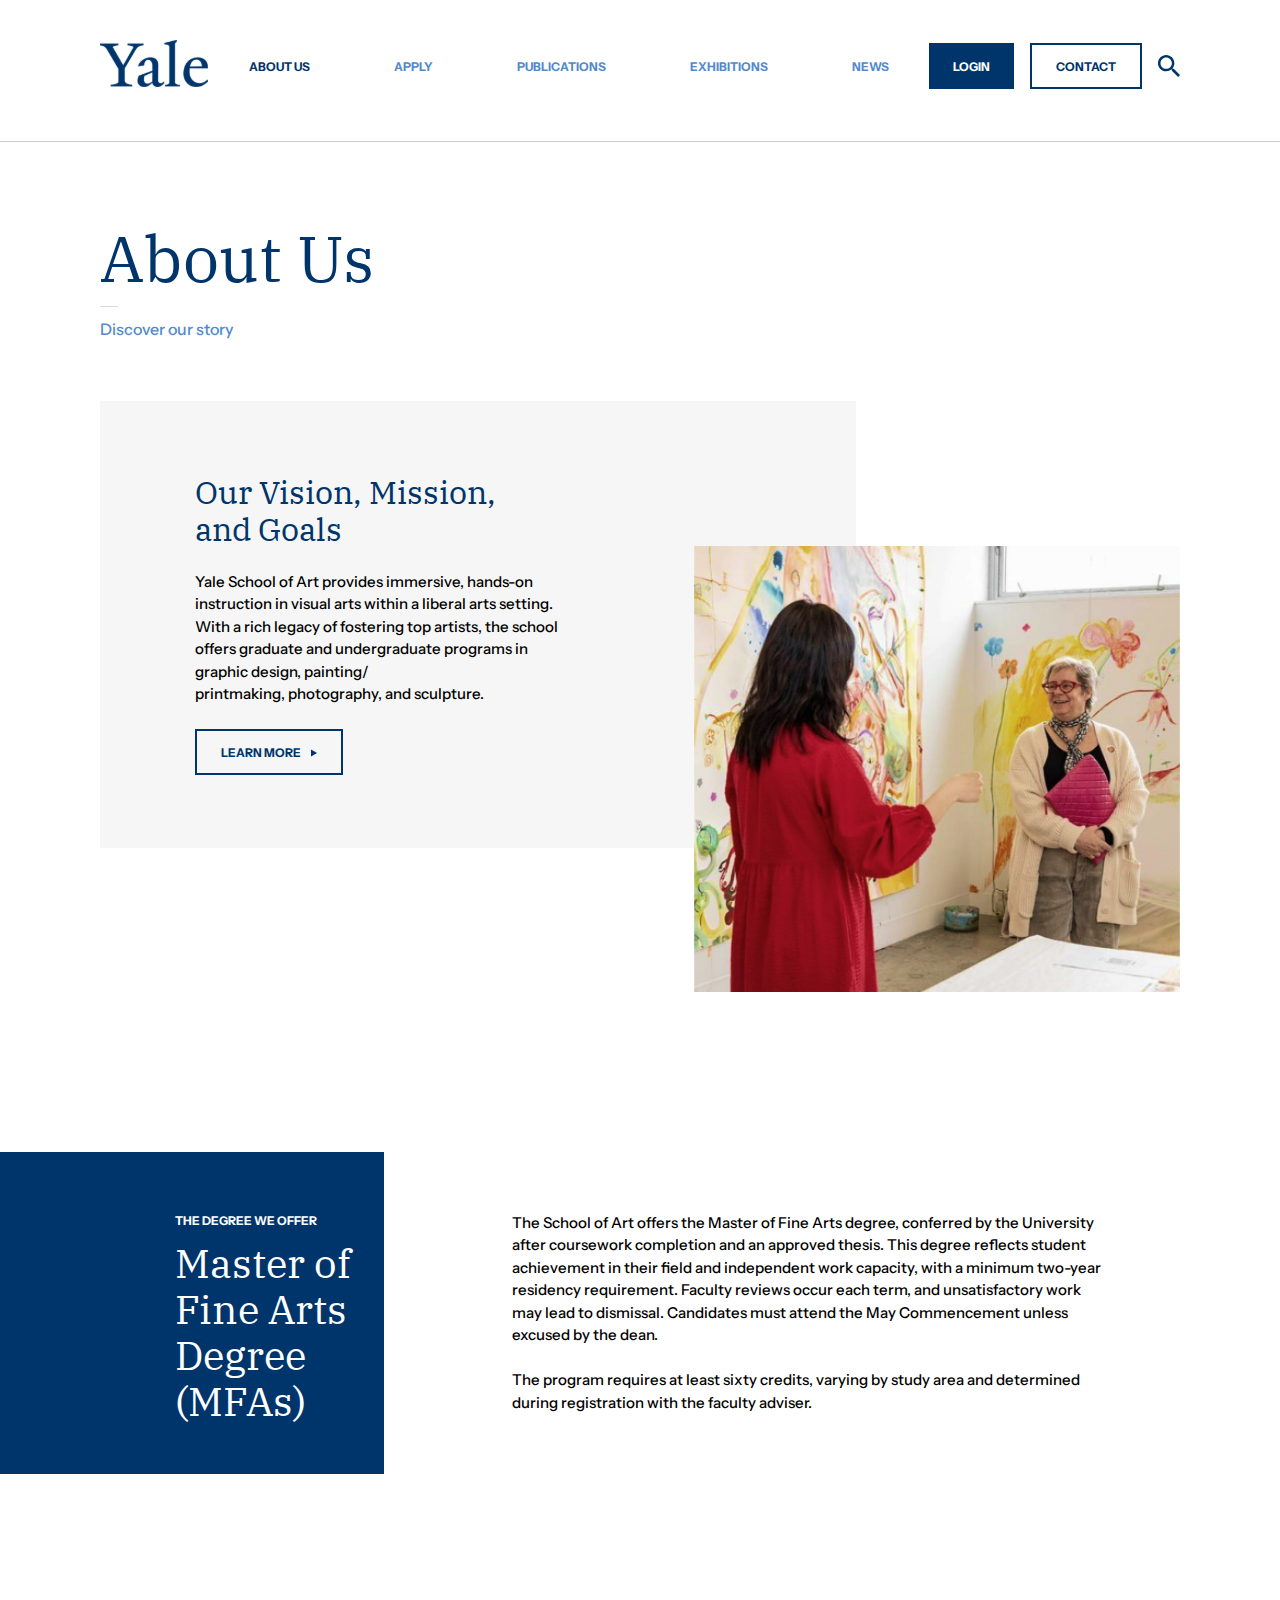
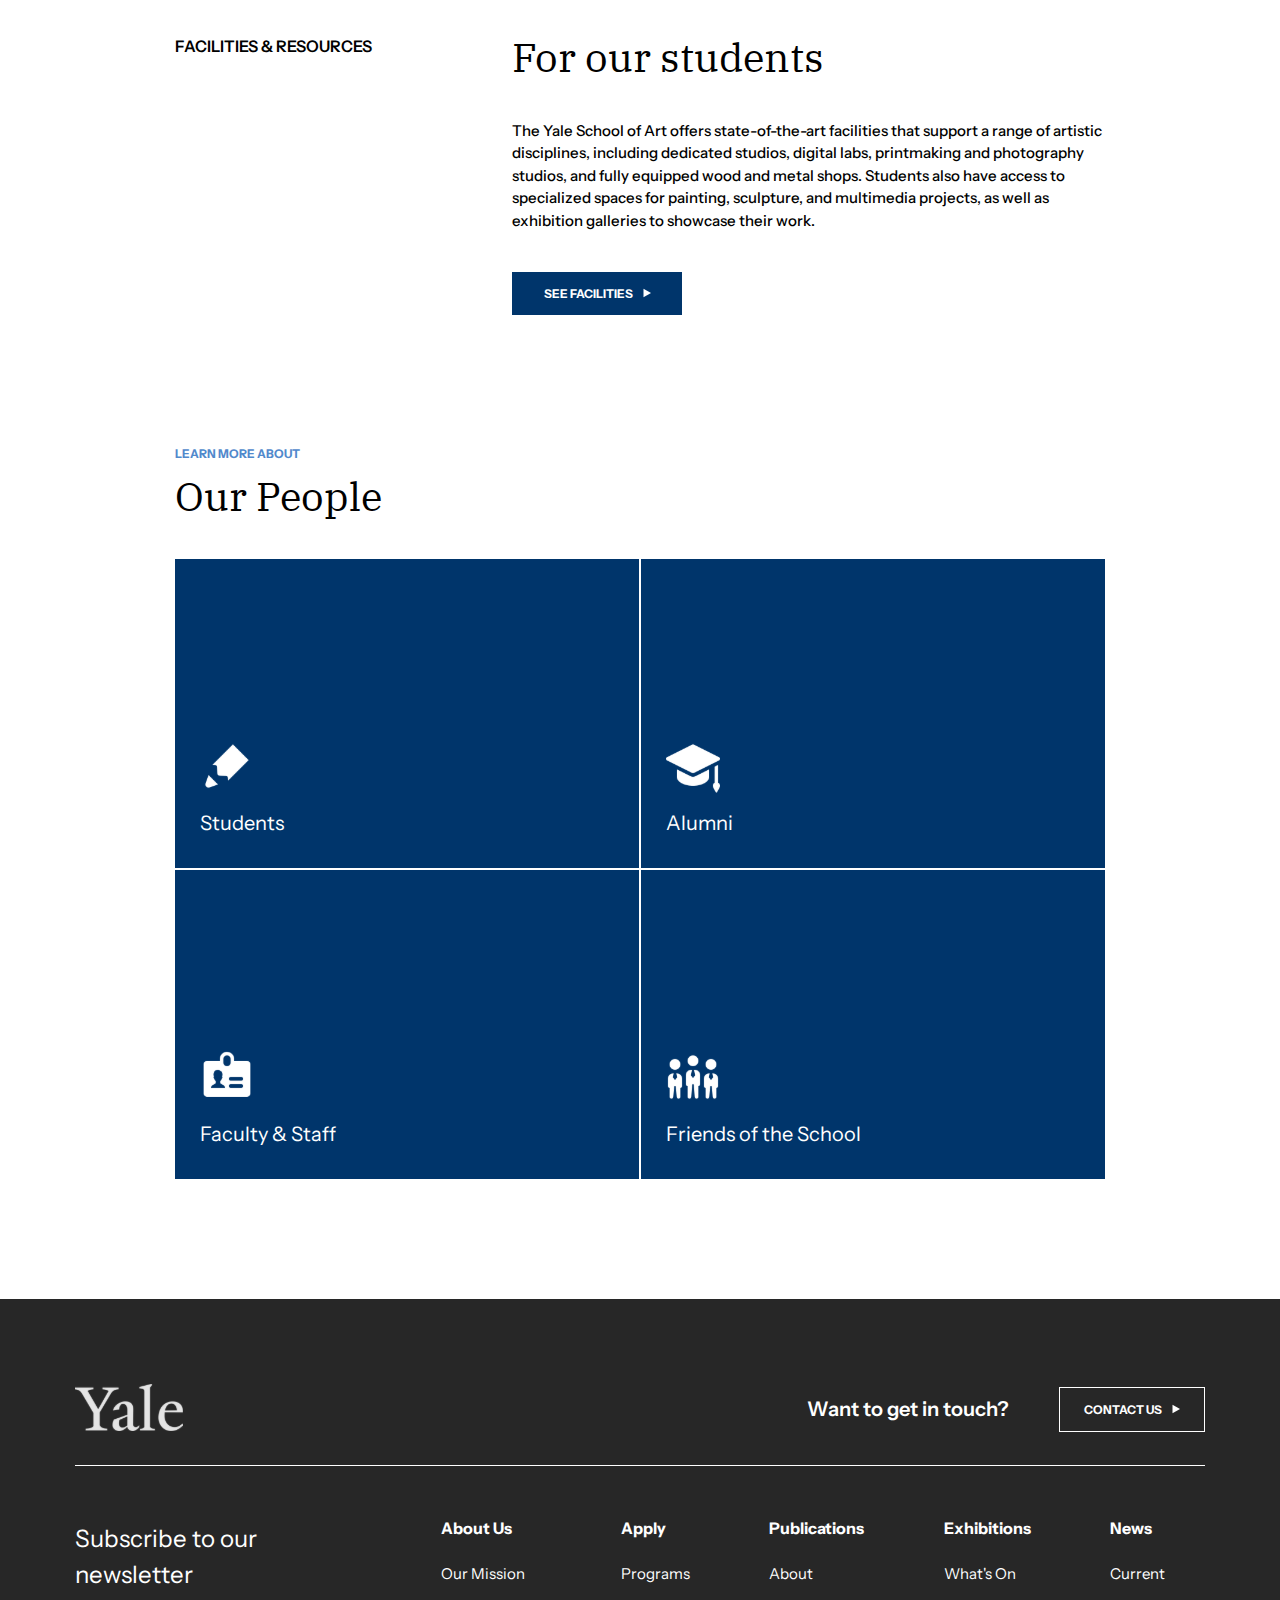
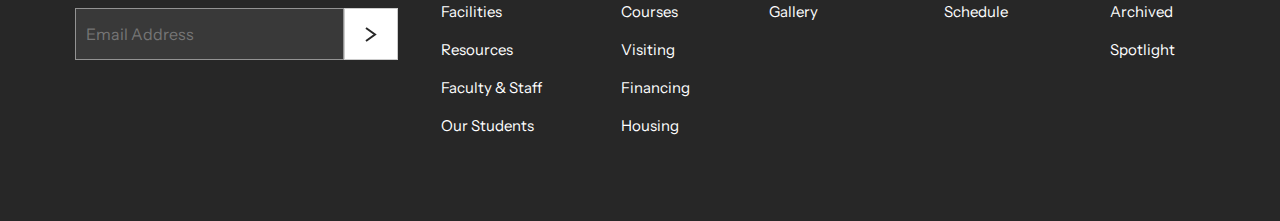
==== about.html @ ecd57108 "Finished" ====
<!DOCTYPE html>
<html>
<head>
	<meta charset="utf-8">
	<meta name="viewport" content="width=device-width, initial-scale=1">
	<title>Yale School of Art | About Us</title>

	<!-- STYLE SHEETS -->
    <link rel="stylesheet" type="text/css" href="styles/normalize.css">
    <link rel="stylesheet" type="text/css" href="styles/style.css">
    <link rel="stylesheet" type="text/css" href="styles/about.css">

	<!-- FONTS -->
		<!-- IBM Plex Serif -->
		<link rel="preconnect" href="https://fonts.googleapis.com">
		<link rel="preconnect" href="https://fonts.gstatic.com" crossorigin>
		<link href="https://fonts.googleapis.com/css2?family=EB+Garamond:ital,wght@0,400..800;1,400..800&family=IBM+Plex+Serif:ital,wght@0,100;0,200;0,300;0,400;0,500;0,600;0,700;1,100;1,200;1,300;1,400;1,500;1,600;1,700&family=Work+Sans:ital,wght@0,100..900;1,100..900&display=swap" rel="stylesheet">
		<link rel="preconnect" href="https://fonts.googleapis.com">
		
		<!-- Instrument Sans -->
		<link rel="preconnect" href="https://fonts.gstatic.com" crossorigin>
		<link href="https://fonts.googleapis.com/css2?family=EB+Garamond:ital,wght@0,400..800;1,400..800&family=IBM+Plex+Serif:ital,wght@0,100;0,200;0,300;0,400;0,500;0,600;0,700;1,100;1,200;1,300;1,400;1,500;1,600;1,700&family=Instrument+Sans:ital,wght@0,400..700;1,400..700&family=Work+Sans:ital,wght@0,100..900;1,100..900&display=swap" rel="stylesheet">
</head>

<!-- This is where all the body content begins -->
<body>
	<header class="external">
		<section class="margin-default">
			<!-- DESKTOP NAV -->
			<nav id="nav" class="padding-40 flex-row-center hidden-mobile">
	        	<div id="yale-logo"><a href="index.html"><img src="images/yale-logo.svg"></a></div>
	        		
	        	<div class="flex-row-center">
	        		<ul>
		                <li><a href="about.html" class="dark-blue">ABOUT US</a></li>
		                <li><a href="apply.html" class="light-blue">APPLY</a></li>
		                <li><a href="#" class="light-blue">PUBLICATIONS</a></li>
		                <li><a href="exhibitions.html" class="light-blue">EXHIBITIONS</a></li>
		                <li><a href="#" class="light-blue">NEWS</a></li>
	        		</ul>
	        	</div>

	    		<div class="nav-btn-gap">
	        		<button><a>LOGIN</a></button>
	        		<button class="reverse"><a class="dark-blue">CONTACT</a></button>
	        		<img src="images/search.svg">
	    		</div>
    		</nav>

    		<!-- MOBILE NAV --> 
	        <nav id="top-nav" class="padding-40 flex-row-center hidden-desktop">
	            <div id="yale-logo"><a href="index.html"><img src="images/yale-logo.svg"></a></div>
	            <div>
	                <svg width="33" height="26" viewBox="0 0 33 26" fill="none" xmlns="http://www.w3.org/2000/svg">
					<path d="M0 0.481445V4.094H33V0.481445H0ZM0 11.3191V14.9317H33V11.3191H0ZM0 22.1568V25.7693H33V22.1568H0Z" fill="#00356B"/>
					</svg>
	            </div>
	        </nav>
		</section>
	</header>

	<!-- ABOUT US HERO - DESKTOP VERSION -->
	<section class="margin-default hero-padding hidden-mobile">
		<div> <!-- TITLE AREA -->
			<h1 class="title">About Us</h1>
			<div class="short-underline"></div>
			<p class="subtitle">Discover our story</p>
		</div>

		<div class="hero-div"> <!-- HERO OVERLAP AND DESKTOP -->
			<div class="hero-text-div">
				<div class="hero-box-column external-hero-text">
					<div>
						<h2>Our Vision, Mission,<br>and Goals</h2>
					</div>

					<div>
						<p>Yale School of Art provides immersive, hands-on instruction in visual arts within a liberal arts setting. With a rich legacy of fostering top artists, the school offers graduate and undergraduate programs in graphic design, painting/<br>printmaking, photography, and sculpture.</p>
					</div>
					<div>
						<button class="reverse"><a class="dark-blue large-btn"><span class="button-gap">LEARN MORE</span><img src="images/blue-button-triangle.svg"></a></a></button>
					</div>
				</div>
			</div>

				<div class="hero-img-div">
					<img class="hero-img" src="images/aboutus-img.jpg">
				</div>
			</div>
	</section> 

	<!-- ABOUT US HERO - MOBILE VERSION -->
	<section class="margin-default hero-padding hidden-desktop-column">
		<div> <!-- TITLE AREA -->
			<h1 class="title">About Us</h1>
			<div class="short-underline"></div>
			<p class="subtitle">Discover our story</p>
		</div>
		<div class="hero-div"> <!-- HERO OVERLAP AND MOBILE -->
				<img class="hero-img" src="images/aboutus-img.jpg">
				<div class="hero-text-div">
					<div class="hero-box-column external-hero-text">
						<h2>Our Vision, Mission,<br>and Goals</h2>

						<div>
							<p>Yale School of Art provides immersive, hands-on instruction in visual arts within a liberal arts setting. With a rich legacy of fostering top artists, the school offers graduate and undergraduate programs in graphic design, painting/<br>printmaking, photography, and sculpture.</p>
						</div>
						
						<div>
							<button class="reverse"><a class="dark-blue"><span class="button-gap">LEARN MORE</span><img src="images/blue-button-triangle.svg"></a></a></button>
						</div>
					</div>
				</div>
			</div>
	</section> 

	<section class="grid-2 align-items-center padding-default"> <!-- DEGREE INFO SECTION -->
			<div class="darkblue-bg grid-2-item">
				<p class="caption white">THE DEGREE WE OFFER</p>
				<h1 class="white">Master of Fine Arts Degree (MFAs)</h1>
			</div>

		<div class="grid-2-item margin-content-right">
			<p>The School of Art offers the Master of Fine Arts degree, conferred by the University after coursework completion and an approved thesis. This degree reflects student achievement in their field and independent work capacity, with a minimum two-year residency requirement. 
			Faculty reviews occur each term, and unsatisfactory work may lead to dismissal. Candidates must attend the May Commencement unless excused by the dean.
			<br><br>
			The program requires at least sixty credits, varying by study area and determined during registration with the faculty adviser.</p>
		</div>
	</section>

<!-- FACILITIES AND RESOURCES -->
	<section class="grid-2 padding-default">
		<div class="grid-2-item margin-content-left">
			<p class="section-title">FACILITIES & RESOURCES</p>
		</div>

		<div class="spacing grid-2-item margin-content-right">
			<h1>For our students</h1>
			<p>The Yale School of Art offers state-of-the-art facilities that support a range of artistic disciplines, including dedicated studios, digital labs, printmaking and photography studios, and fully equipped wood and metal shops. Students also have access to specialized spaces for painting, sculpture, and multimedia projects, as well as exhibition galleries to showcase their work.</p>
			<button><a><span class="button-gap">SEE FACILITIES</span><img src="images/gray-button-triangle.svg"></a></button>
		</div>
	</section>

<!-- LEARN MORE ABOUT -->
	<section class="margin-content padding-above-footer">
		<div class="padding-40">
			<p class="caption light-blue">LEARN MORE ABOUT</p>
			<h1>Our People</h1>
		</div>
		<div class="grid-container-about">
			<div class="grid-item-about">
				<div><img src="images/icon-pencil.svg"></div>
				<div>
					<p class="box-label">Students</p>
				</div>
			</div>

			<div class="grid-item-about">
				<div><img src="images/icon-alumni.svg"></div>
				<div>
					<p class="box-label">Alumni</p>
				</div>
			</div>

			<div class="grid-item-about">
				<div><img src="images/icon-staff.svg"></div>
				<div>
					<p class="box-label">Faculty & Staff</p>
				</div>
			</div>

			<div class="grid-item-about">
				<div><img src="images/icon-friends.svg"></div>
				<div>
					<p class="box-label">Friends of the School</p>
				</div>
			</div>
	</section>

<!-- FOOTER STARTS HERE -->
	<footer>
		<section class="padding-footer">
				<div class="footer-1-flex underline"> <!-- FOOTER 1 -->
					<div id="yale-logo"><img src="images/yale-logo-w.svg"></div>

					<div class="flex-gap-50">
						<p class="bold">Want to get in touch?</p>
						<button class="whiteline-btn"><a><span class="button-gap">CONTACT US</span><img src="images/gray-button-triangle.svg"></a></button>
					</div>
				</div> 
				<div class="flex-gap"> <!-- FOOTER 2 -->
					<div> <!-- FORM FIELD -->
						<div>
							<p class="newsletter hide">Subscribe to our <br> newsletter</p>
							<p class="newsletter hidden-desktop">Subscribe to our newsletter</p>
							<div>
								<form>
			                        <input type="text" name="Email" placeholder="Email Address" class="form-field">
			                        <button class="submit-btn">
		                    	</form>
							</div>
						</div>
					</div> <!-- FORM FIELD END -->

					<div class="footer-nav-flex"> <!-- FOOTER NAVIGATION -->
						<div class="footer-column"> <!-- ABOUT US -->
							<p class="header">About Us</p>
							<p class="hide">Our Mission</p>
							<p class="hide">Facilities</p>
							<p class="hide">Resources</p>
							<p class="hide">Faculty & Staff</p>
							<p class="hide">Our Students</p>
						</div>

						<div class="footer-column"> <!-- Apply -->
							<p class="header">Apply</p>
							<p class="hide">Programs</p>
							<p class="hide">Courses</p>
							<p class="hide">Visiting</p>
							<p class="hide">Financing</p>
							<p class="hide">Housing</p>
						</div>

						<div class="footer-column"> <!-- Publications -->
							<p class="header">Publications</p>
							<p class="hide">About</p>
							<p class="hide">Gallery</p>
						</div>

						<div class="footer-column"> <!-- Exhibitions -->
							<p class="header">Exhibitions</p>
							<p class="hide">What's On</p>
							<p class="hide">Schedule</p>
						</div>

						<div class="footer-column"> <!-- News -->
							<p class="header">News</p>
							<p class="hide">Current</p>
							<p class="hide">Archived</p>
							<p class="hide">Spotlight</p>
						</div>
					</div>
				</div>
		</section>
	</footer>
</body>
</html>
---- styles/style.css ----
/* LAYOUT */

h1, h2, h3, h4, h5 {
	margin: 0;
	padding: 0;
}

ul {
	padding-inline-start: 0;
}

.margin-default {
    margin: 0 100px;
}

.margin-content {
    margin: 0 175px;
}

.margin-content-left {
	margin-left: 175px;
}

.margin-content-right {
	margin-right: 175px;
}

.padding-default {
	padding: 80px 0;
}

.hero-padding {
	padding-top: 80px;
}

.padding-50 {
	padding: 50px 0;
}

.padding-40 {
	padding: 40px 0;
}

.padding-20 {
	padding: 20px 0;
}

.small-padding-bottom {
	padding-bottom: 10px;
}

.padding-above-footer { /* PADDING FOR SECTION BEFORE FOOTER */
	padding-bottom: 120px;
}

.side-div {
	max-width: 300px;
}

.external { /* LINE FOR EXTERNAL PAGE NAV */
	border-bottom: solid 1px #CCC;
	padding-bottom: 10px;
}

/* FLEX */

.flex-2 { /*FLEX TWO ITEMS ROW */
	display: flex;
	align-items: start;
}

.align-items-center {
	align-items: center;
}

.flex-item-1 {
	flex: 1;
}

.flex-item-2 {
	flex: 2;
	width: 544px;
}

.spacing { /* KEEPS CONTENT IN A COLUMN AND SPACED 40PX*/
	display: flex;
	flex-direction: column;
	gap: 40px;
}

.grid-2 {
	display: grid;
	grid-template: 1fr / 1fr 2fr;
	gap: 10%;
}

.grid-2-item {
	display: flex;
	flex-direction: column;
}

/* COLOUR */

.light-blue {
	color: #5189CC;
}

.dark-blue {
	color: #00356B;
}

.gray {
	color: #909090;
}

.white {
	color: white;
}

.gray-btn {
	background-color: #FFFFFF;
	border: solid 1px #CCCCCC;
	width: 46px;
	height: 46px;
	padding: 14px 12px;
}

.whiteline-btn {
	background-color: transparent;
	border: solid 1px white;
}

button { /* BASE BTN IS BLUE */
	background-color: #00356B;
	padding: 12px 24px;
	border: none;
	max-width: 170px;
}

.button-large {
	min-width: 190px;
}

.button-small {
	max-width: 142px;
}

.button-gap {
	padding-right: 10px;
}

.reverse { /* SECONDARY BTN */
	border-color: #00356B;
	border-width: 2px;
	border-style: solid;
	background-color: transparent;
}

/* TEXT STYLES */

p { /* BODY TEXT */
	color: #000;
	font-family: "Instrument Sans";
	font-size: 15px;
	font-style: normal;
	font-weight: 500;
	line-height: 150%;
	margin: 0;
}

.caption { /* SECTION CAPTIONS */
	font-family: "Instrument Sans";
	font-size: 12px;
	font-style: normal;
	font-weight: 700;
	margin: 10px 0;
}

.title {
	color: #00356B;
	font-family: "IBM Plex Serif";
	font-size: 64px;
	font-style: normal;
	font-weight: 400;
	width: 740px;
}

.section-title {
	color: #000;
	font-family: "Instrument Sans";
	font-size: 16px;
	font-style: normal;
	font-weight: 600;
}

a { /* BLUE BUTTON TEXT */
	color: white;
	font-family: "Instrument Sans";
	font-size: 12px;
	font-style: normal;
	font-weight: 700;
	text-decoration: none;
}

h1 { /* Page titles */
	font-family: "IBM Plex Serif";
	font-size: 40px;
	font-style: normal;
	font-weight: 400;
}

h2 { /* Yale School of Art mini title */
	color: #00356B;
	font-family: "IBM Plex Serif";
	font-size: 32px;
	font-style: normal;
	font-weight: 400;
}

h3 { /* BLUE BOX TEXT */
	color: #FFF;
	font-family: "IBM Plex Serif";
	font-size: 64px;
	font-style: normal;
	font-weight: 500;
}

.newsletter {
	color: #FFF;
	font-family: "Instrument Sans";
	font-size: 24px;
	font-style: normal;
	font-weight: 400;
	margin: 15px 0;
	line-height: 150%;
}

.bold {
	font-weight: 600;
	font-size: 20px;
}

.buttons {
	font-family: "Instrument Sans";
	font-size: 12px;
	font-style: normal;
	font-weight: 700;
	line-height: 150%;
}

.quote {
	color: #000;
	font-family: "Instrument Sans";
	font-size: 32px;
	font-style: normal;
	font-weight: 500;
	line-height: 150%;
	border-bottom: solid 1px black;
	padding-top: 36px;
	padding-bottom: 55px;
	margin-bottom: 20px;
}

.side-text {
	margin: 20px 0;
}

.subtitle {
	color: #5189CC;
	font-family: "Instrument Sans";
	font-size: 16px;
	font-style: normal;
	font-weight: 500;
}

/* SHAPES & BACKGROUNDS */

.gray-bg {
	background-color: #F9F9F9;
}

.underline {
	border-bottom: solid 1px white;
	padding-bottom: 30px;
	margin-bottom: 40px;
}

.short-underline {
	border-bottom: solid 1px black;
	max-width: 18px;
	padding-bottom: 10px;
	margin-bottom: 10px;
	border-color: #D9D9D9;
}

.testimonial-img {
	border-radius: 100%;
	border: 3px solid #5CA6FF;
	width: 69px;
	height: 69px;
}

/* NAVIGATION BAR */

.flex-row-center {
    display: flex;
    flex-direction: row;
    justify-content: space-between;
    align-items: center;
    align-content: center;
}

#nav li {
    list-style-type: none;
    display: inline;
    padding: 0px 40px;
}

.nav-btn-gap {
	display: flex;
    gap: 16px;
}

/* END OF NAV */

/* HOMEPAGE OVERLAPPING HERO */

.home-hero-img {
	width: 120%;
	height: 120%;
	float: right;
}

.hero-div {
    display: grid;
    position: relative;
    width: 100%;
    height: 511px;
    padding: 60px 0 80px 0;
    margin-bottom: 80px;
}

.home-front-div { /* WELCOME TO YALE SMALL SQUARE */
	position: absolute;
	bottom: 0;
    grid-area: 1/1; 
    justify-self: start; 
    z-index: 2; 
	background-color: #F6F6F6;
	padding: 60px 70px;
}

.home-back-div { /* BIG HERO IMG */
	position: absolute;
    grid-area: 1/1;
    justify-self: end; 
    z-index: 1;
    width: 70%;
}

.hero-box-column { /* KEEPS CONTENT IN THE GRAY SQUARE IN A COLUMN */
	display: flex;
	flex-direction: column;
	height: 347px;
	justify-content: space-evenly;
}

.home-hero-text {
	max-width: 350px;
}

/* HOMEPAGE GRID BOXES */

.grid-container {
  display: grid;
  grid-template: 1fr 1fr / 1fr 1fr 1fr;
  grid-gap: 2px;
}

.grid-item {
	display: flex;
	flex-direction: column;
	justify-content: space-between;
	background-color: #00356B;
	padding: 30px 0 30px 30px;
	height: 310px;
}

.box-spacing {
	display: flex;
	flex-direction: column;
	gap: 40px;
	width: 80%;
}

.box-text {
	color: #000;
	font-size: 16px;
	font-family: "Instrument Sans";
	font-style: normal;
	font-weight: 500;
	line-height: 150%;
}

.box-label { /* BLUE BOX LABELS */
	color: #FFF;
	font-family: "Instrument Sans";
	font-size: 20px;
	font-style: normal;
	font-weight: 400;
	margin: 10px 0 0 0;
}

/* CALENDAR */

.calendar-grid {
	display: grid;
	grid-template: 1fr 1fr / 1fr 1fr;
	grid-row-gap: 60px;
	grid-column-gap: 44px;
	width: 60%;
}

.calendar-item {
	display: flex;
	flex-direction: column;
	justify-content: space-between;
	gap: 10px;
}

.blk-underline {
	border-bottom: solid 1px black;
	padding-bottom: 20px;
}

.calendar-date {
	margin: 10px 0;
}

.calendar-header {
	color: #000;
	font-family: "Instrument Sans";
	font-size: 22px;
	font-style: normal;
	font-weight: 600;
	line-height: 150%;
}

.flex-row-top {
    display: flex;
    flex-direction: row;
    align-items: start;
    justify-content: space-between;
}

/* FOOTER */ 

.footer-column {
	display: flex;
	flex-direction: column;
	gap: 16px;
}

.padding-footer {
	padding: 85px 75px 95px 75px;
	background: #272727;
	color: white;
}

.footer-1-flex {
	display: flex;
	width: 100%;
	justify-content: space-between;
	align-items: center;
}

.footer-nav-flex {
	display: flex;
	width: 65%;
	justify-content: space-between;
	align-items: flex-start;
	padding-right: 30px;
}

.flex-gap-50 {
	display: flex;
	flex-direction: row;
	gap: 50px;
}

.flex-gap-25 {
	display: flex;
	flex-direction: row;
	gap: 25px;
	align-items: center;
}

.flex-gap {
	display: flex;
	flex-direction: row;
	justify-content: space-between;
}

footer p {
	color: white;
	font-weight: 400;
	line-height: 0;
	margin-top: 22px;
}

footer .header {
	color: white;
	font-family: "Instrument Sans";
	font-size: 16px;
	font-style: normal;
	font-weight: 700;
	line-height: 0;
	margin-bottom: 8px;
}

.form-label {
    display: block;
    margin: 0px 0px 16px 0px;
	color: #939393;
	background-color: transparent;
	border: none;
	font-family: "Instrument Sans";
	font-size: 16px;
	font-style: normal;
	font-weight: 400;
}

.form-field {
    display: block;
    width: 100%;
    height: 50px;
    border-style: none;
    border: 1px solid #939393;
	background: #393939;
}

.submit-btn {
	border: solid 1px #CCCCCC;
	width: 22%;
	background-image: url("../images/arrow.svg");
	background-position: center;
	background-repeat: no-repeat;
	background-color: #FFFFFF;
	padding: 0;
}

form {
	display: flex;
	width: 140%;
}

form, input {
	color: #939393;
	font-family: "Instrument Sans";
	font-size: 16px;
	font-style: normal;
	font-weight: 400;
}

input[type=text] {
  padding: 0 10px;
}

.hidden-desktop { /* HIDES MOBILE NAV VIEW */
    display: none;
}

.hidden-desktop-column { /* HIDES MOBILE NAV VIEW */
    display: none;
}

/* SMARTPHONE VERSION */

@media screen and (max-width: 480px) {

    /* LAYOUT CHANGES */

    .hidden-mobile { /* HIDES DESKTOP VIEW */
        display: none;
    } 

    .hidden-desktop {
        display: flex;
    }

    .hide {
    	display: none;
    }

    .margin-default { 
        margin: 0 24px;
    }

    .margin-content { 
    	margin: 0 24px;
    }

    .padding-default {
        padding: 30px 0;
    }

    .padding-50 {
    	padding: 30px 0;
    }

    .padding-above-footer {
    	padding-bottom: 120px;
	}

    /* STYLES */
	
	h1 { /* Page titles */
		font-size: 32px;
	}

    h3 {
		font-size: 40px;
	}

	.caption { /* SECTION CAPTIONS */
		font-size: 12px;
		margin: 10px 0;
	}

	/* BUTTONS */

	button {
		padding: 12px 8px;
	}

	/* PADDING */

	.padding-bottom {
		padding-bottom: 30px;
	}

    /* HERO */

    .hero-div {
    	padding: 10px 0 20px 0;
    	margin-bottom: 30px;
    }
    .hero-mobile {
	    display: grid;
	    position: relative;
    }

    .home-hero-img {
		width: 120%;
		height: 185px;
		object-fit: cover;
    }

    .hero-padding {
    	padding-top: 30px;
    }

    .home-front-div { /* WELCOME TO YALE SMALL SQUARE */
		position: absolute;
	    grid-area: 1/1; 
	    justify-self: start; 
	    z-index: 2; 
		background-color: #F6F6F6;
		padding: 20px 30px;
		top: 0;
		max-height: 65%;
		width: 70%;
	}

	.home-back-div { /* BIG HERO IMG */
		position: absolute;
		bottom: 10px;
	    grid-area: 1/1;
	    justify-self: end; 
	    z-index: 1;
	    width: 70%;
	}

	.hero-box-column { /* KEEPS CONTENT IN THE GRAY SQUARE IN A COLUMN */
		display: flex;
		flex-direction: column;
		height: 100%;
		justify-content: space-evenly;
	}

	/* HOME GRID */

	.grid-container {
		display: grid;
		grid-template: 1fr 1fr 1fr / 1fr 1fr;
	}

	.grid-item {
		display: flex;
		flex-direction: column;
		justify-content: space-between;
		background-color: #00356B;
		padding: 10px 0 10px 10px;
		height: 170px;
	}

	.hidden-desktop-column {
		display: flex;
		flex-direction: column;
	}

	.box-label {
		color: #FFF;
		font-family: "Instrument Sans";
		font-size: 12px;
		font-style: normal;
		font-weight: 400;
		margin: 10px 0 0 0;
	}

	.box-text {
		line-height: 150%;
		padding: 20px 0;
	}

	.icon-resize {
		scale: 75%;
	}

	/* TESTIMONIALS */

	.flex-gap-25 {
		gap: 10px;
	}

	.quote {
		font-size: 13px;
		padding: 20px 0;
	}

	/* CALENDAR */

	.calendar-grid {
		display: flex;
		flex-direction: column;
		width: 100%;
	}

	.middle-align {
		display: flex;
		justify-content: center;
	}

	/* FOOTER */

	.footer-nav-flex{
		display: flex;
		flex-direction: column;
	}

	.padding-footer {
		padding: 55px 24px 100px 24px;
		background: #272727;
		color: white;
	}

	.flex-gap {
		display: flex;
		flex-direction: column;
		justify-content: space-between;
	}

	.form-field {
	    display: block;
	    width: 85%;
	    height: 50px;
	    border-style: none;
	    border: 1px solid #939393;
		background: #393939;
	}

	.submit-btn {
		border: solid 1px #CCCCCC;
		width: 15%;
		background-image: url("../images/arrow.svg");
		background-position: center;
		background-repeat: no-repeat;
		background-color: #FFFFFF;
		padding: 0;
	}

	form {
		display: flex;
		width: 100%;
		padding-bottom: 30px;
	}

	.footer-nav-flex {
		display: grid;
		grid-template: 1fr 1fr 1fr / 1fr 1fr;
		gap: 15px;
		width: 100%;
	}

	.underline {
		margin-bottom: 15px;
	}

	.flex-gap-50 {
		display: flex;
		flex-direction: column;
		gap: 20px;
	}

	.newsletter {
		font-size: 20px;
	}

	.bold {
		color: #FFF;
		text-align: right;
		font-family: "Instrument Sans";
		font-size: 16px;
	}

	.reverse { /* SECONDARY BTN */
		border-width: 2px;
		padding: 12px 14px;
	}
}
---- styles/about.css ----
/* OTHER PAGE HERO */

.hero-img {
	width: 45%;
	height: auto;
	float: right;
}

.hero-img-div { /* image always in front */
	position: absolute;
    grid-area: 1/1; 
    z-index: 2;
    justify-self: end;
    right: 0;
    bottom: 0;
}

.hero-text-div { /* text always in back */
	position: absolute;
    grid-area: 1/1;
    align-content: center;
    justify-self: start; 
    z-index: 1;
    background-color: #F6F6F6;
    width: 70%;
    padding: 50px 0;
}

.external-hero-text { /* HERO TEXT WIDTH CONSTRAINTS */
	margin-left: 95px;
	max-width: 50%;
}

/* GRID */

.grid-container-about {
  display: grid;
  grid-template: 1fr 1fr / 1fr 1fr;
  grid-gap: 2px;
}

.grid-item-about {
	display: flex;
	flex-direction: column;
	background-color: #00356B;
	padding: 30px 0 30px 25px;
	height: 249px;
	justify-content: end;
}

.darkblue-bg {
	background-color: #00356B;
	padding: 50px 20px 50px 175px;
	width: auto;
}

/* SMARTPHONE VERSION */

@media screen and (max-width: 480px) {

	/* HERO */

	.hero-div {
	    display: flex;
	    flex-direction: column;
	    width: 100%;
	    padding: 20px 0 30px 0;
	    margin-bottom: 30px;
	    position: static;
	}

	.hero-padding {
		padding-bottom: 40px;
	}

	.home-front-div { /* WELCOME TO YALE SMALL SQUARE */
		position: static;
		z-index: 1;
	}

	.home-back-div { /* BIG HERO IMG */
		position: static;
		z-index: 1;
	}

	.hero-img {
		float: none;
		width: 100%;
		height: 40%;
		object-fit: cover;
		object-position: 0 20%;
	}

	.hero-img-div {
		position: static;
		z-index: 1;
	}

	.hero-text-div {
		position: static;
		width: 100%;
		padding: 30px 0 40px 0;
	}

	.hero-box-column { /* KEEPS CONTENT IN THE GRAY SQUARE IN A COLUMN */
		display: flex;
		flex-direction: column;
		justify-content: center;
		width: 100%;
		height: auto;
		padding-left: 24px;
		gap: 18px;
	}

	.external-hero-text {
	    margin-left: 0px;
	    max-width: 90%;
	}

	/* STYLES */
	.title {
		font-size: 32px;
		width: auto;
	}

	.grid-2 {
		display: flex;
		flex-direction: column;
		gap: 25px;
	}

	.grid-2-item {
		
	}

	.spacing {
		gap: 25px;
	}

	.margin-content-left {
		margin-left: 24px;
	}

	.margin-content-right {
		margin-left: 24px;
		margin-right: 24px;
	}

	.darkblue-bg {
	    background-color: #00356B;
	    padding: 30px 10px 30px 24px;
	    margin-right: 24px;
	}

	/* GRID */

	.grid-container-about {
	  display: grid;
	  grid-template: 1fr 1fr 1fr 1fr / 1fr;
	  grid-gap: 2px;
	}

	.grid-item-about {
		display: flex;
		flex-direction: column;
		background-color: #00356B;
		padding: 20px 0 20px 24px;
		height: 170px;
		justify-content: end;
	}

	.box-label {
		font-size: 20px;
	}
}
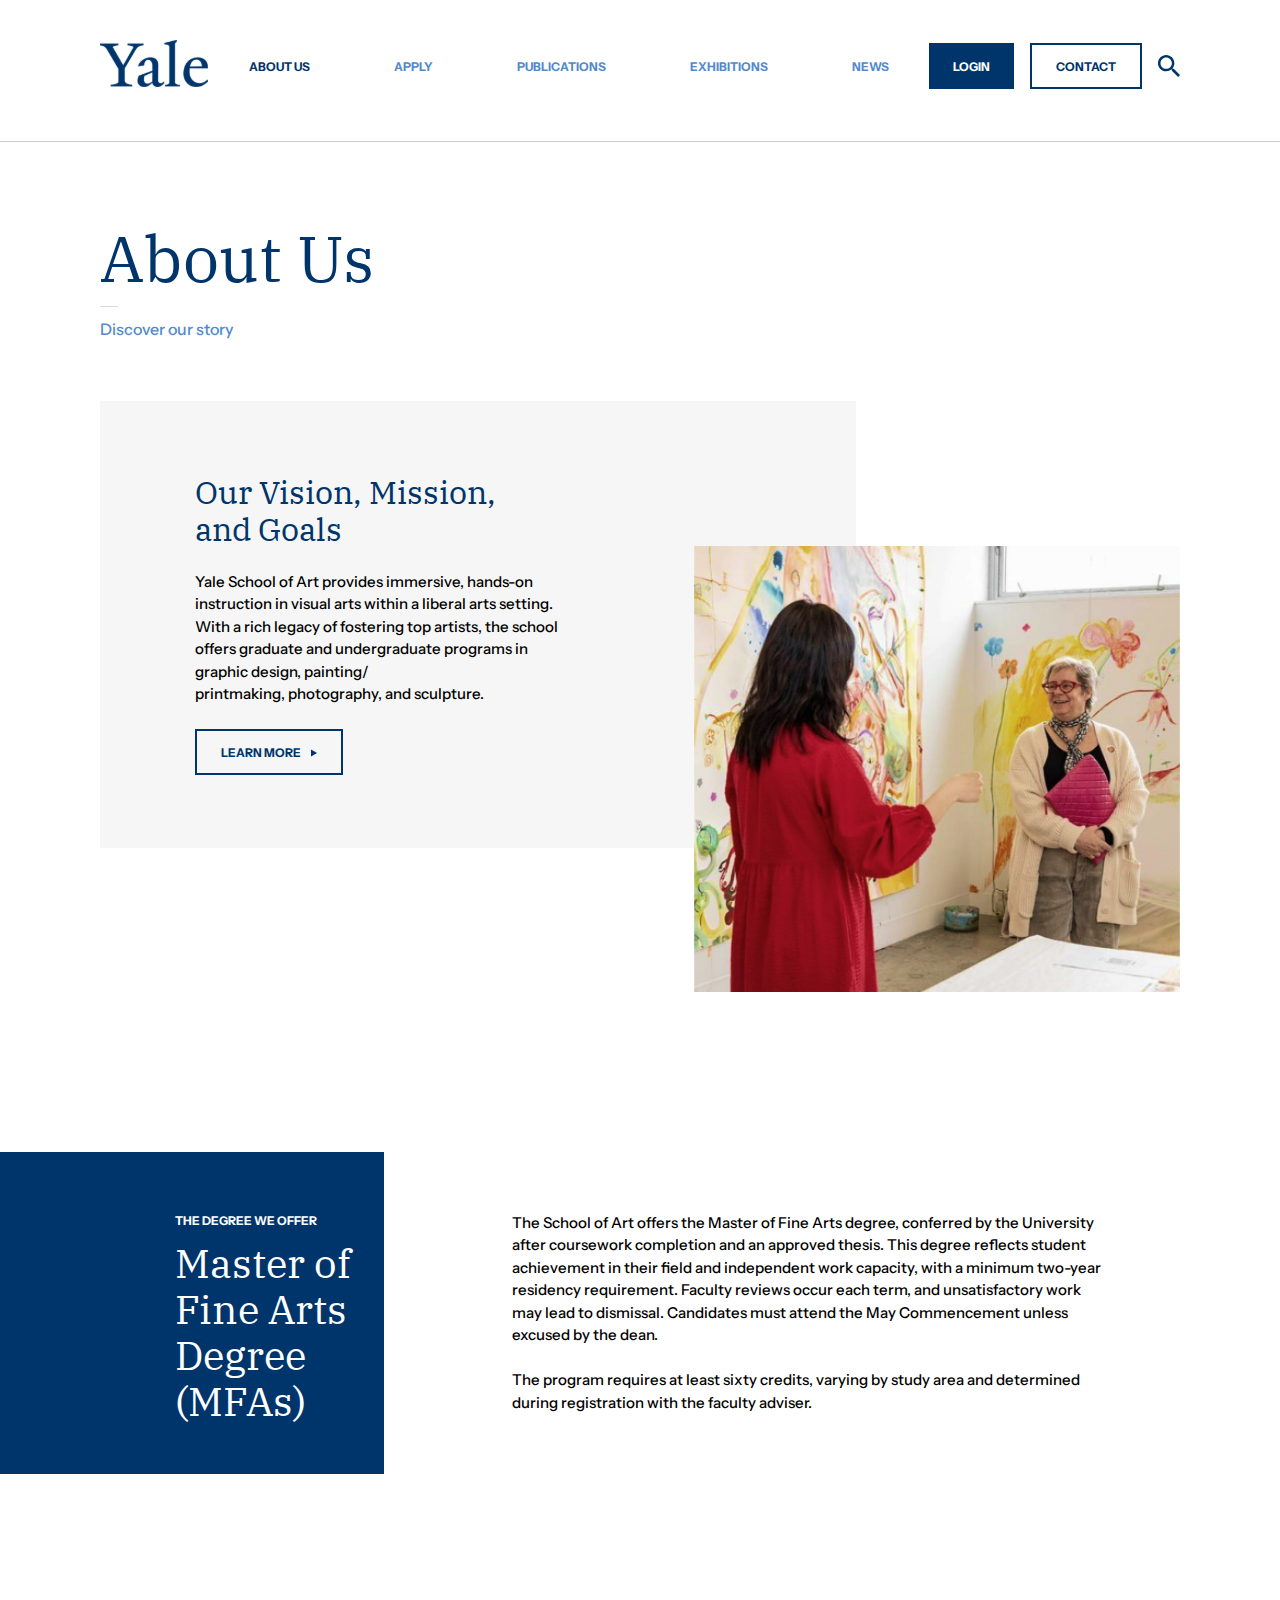
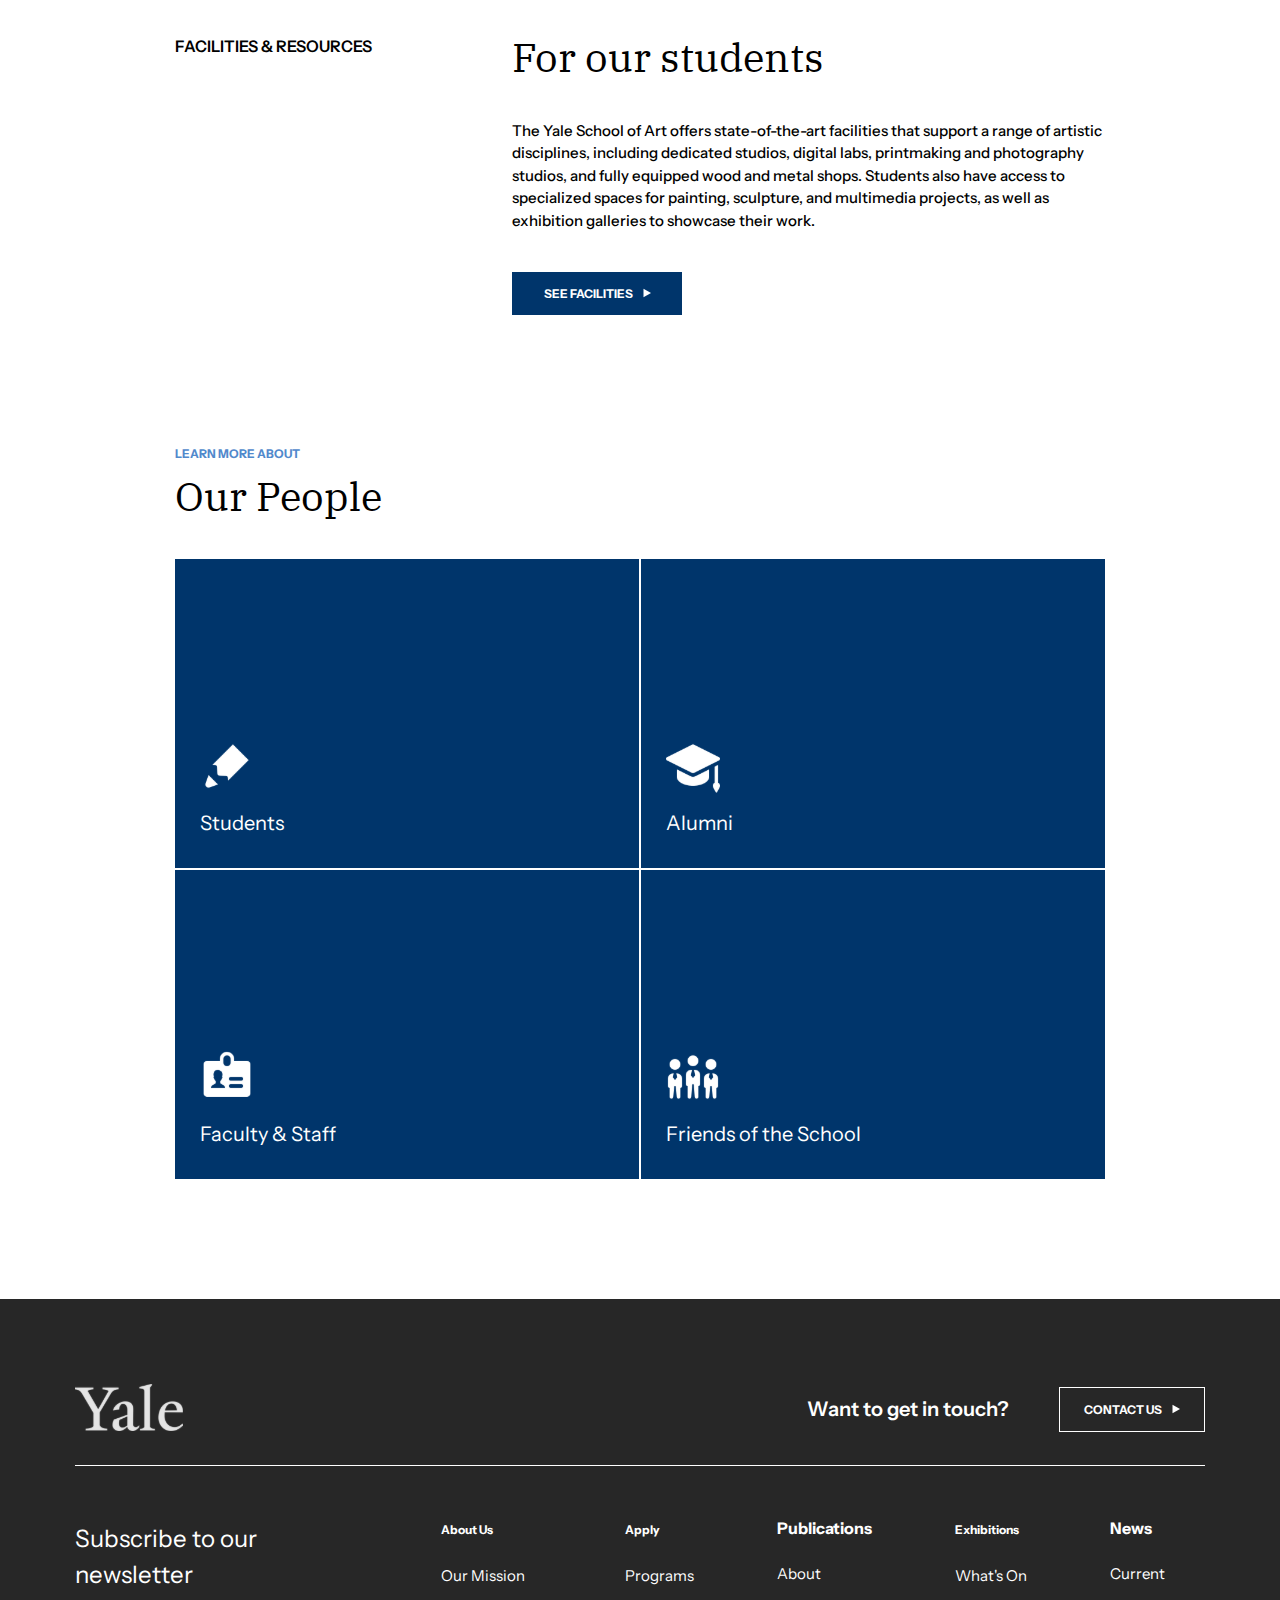
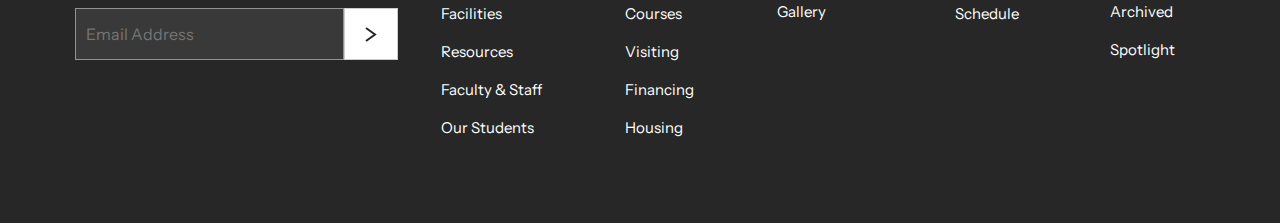
==== commit fcb7b8a4: "Update about.html" ====
--- a/about.html
+++ b/about.html
@@ -204,7 +204,7 @@
 
 					<div class="footer-nav-flex"> <!-- FOOTER NAVIGATION -->
 						<div class="footer-column"> <!-- ABOUT US -->
-							<p class="header">About Us</p>
+							<p class="header"><a href="about.html">About Us</a></p>
 							<p class="hide">Our Mission</p>
 							<p class="hide">Facilities</p>
 							<p class="hide">Resources</p>
@@ -213,7 +213,7 @@
 						</div>
 
 						<div class="footer-column"> <!-- Apply -->
-							<p class="header">Apply</p>
+							<p class="header"><a href="apply.html">Apply</a></p>
 							<p class="hide">Programs</p>
 							<p class="hide">Courses</p>
 							<p class="hide">Visiting</p>
@@ -228,7 +228,7 @@
 						</div>
 
 						<div class="footer-column"> <!-- Exhibitions -->
-							<p class="header">Exhibitions</p>
+							<p class="header"><a href="exhibitions.html">Exhibitions</a></p>
 							<p class="hide">What's On</p>
 							<p class="hide">Schedule</p>
 						</div>
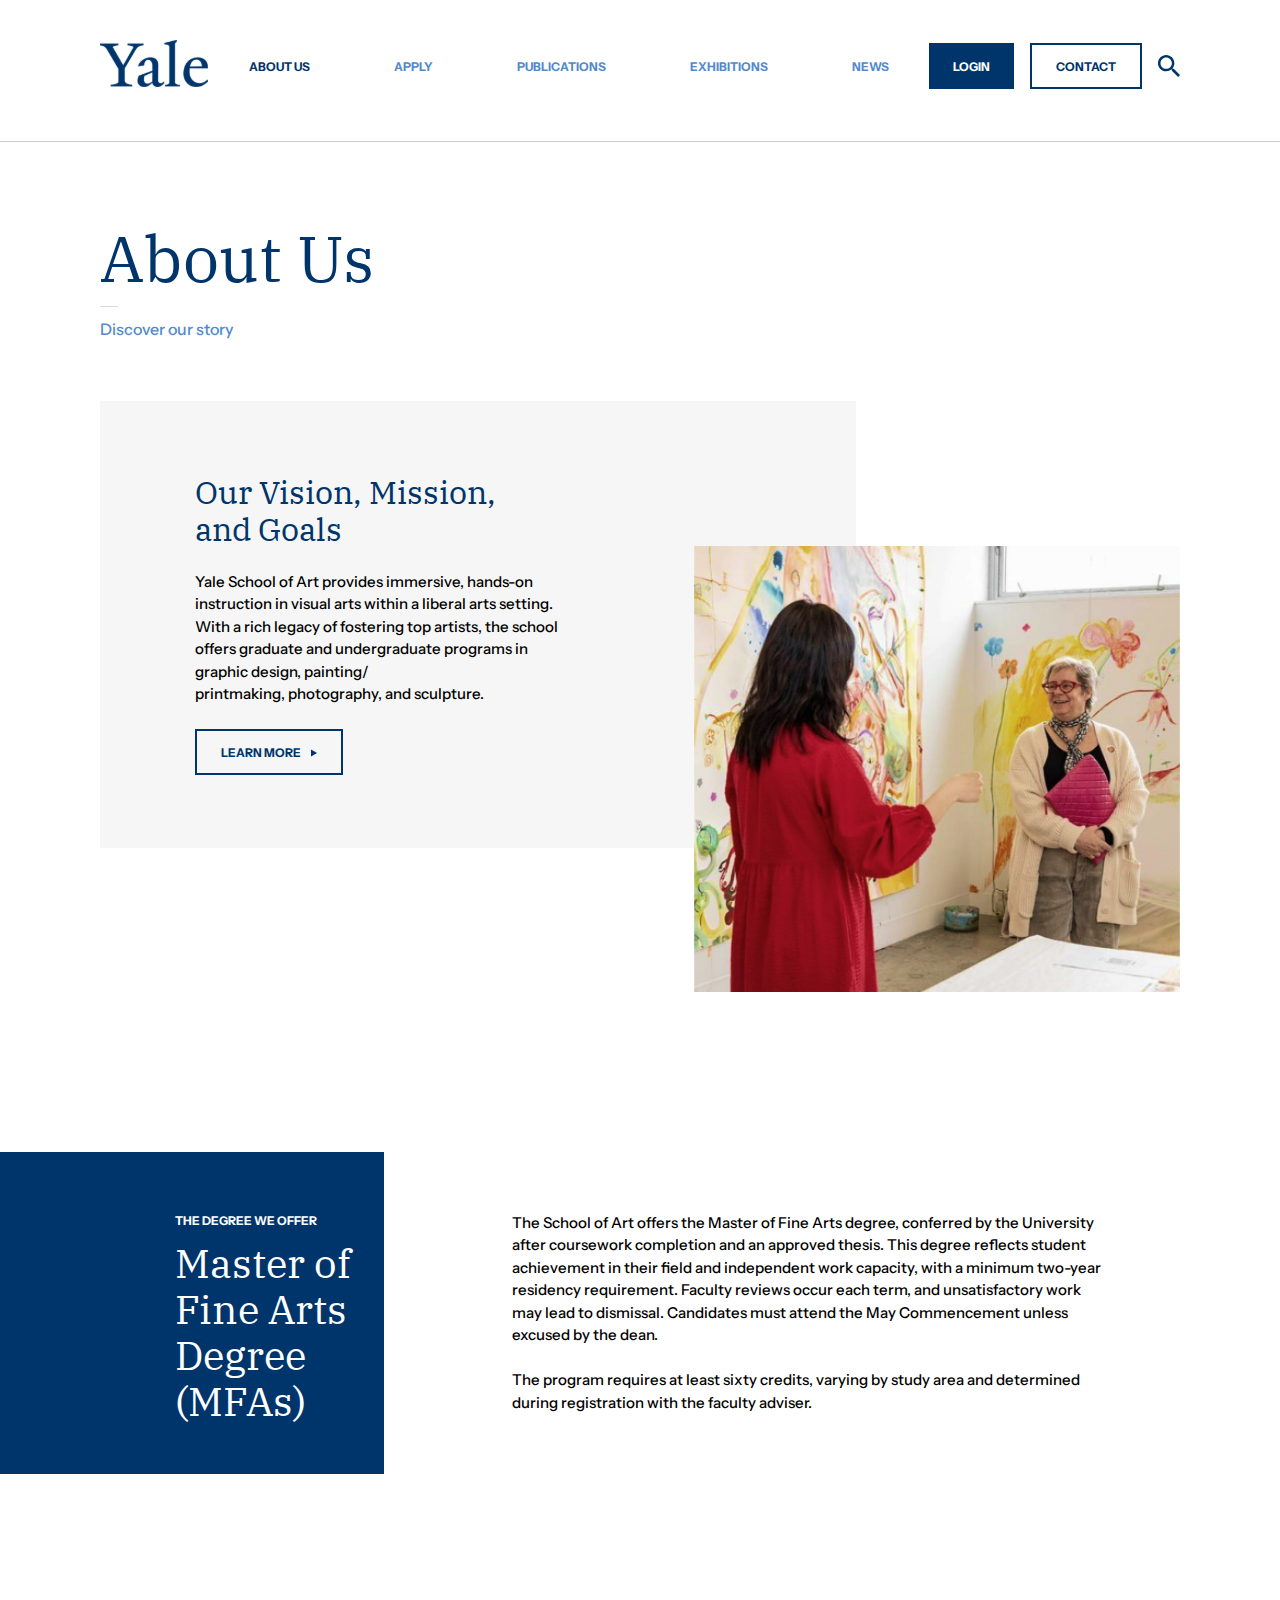
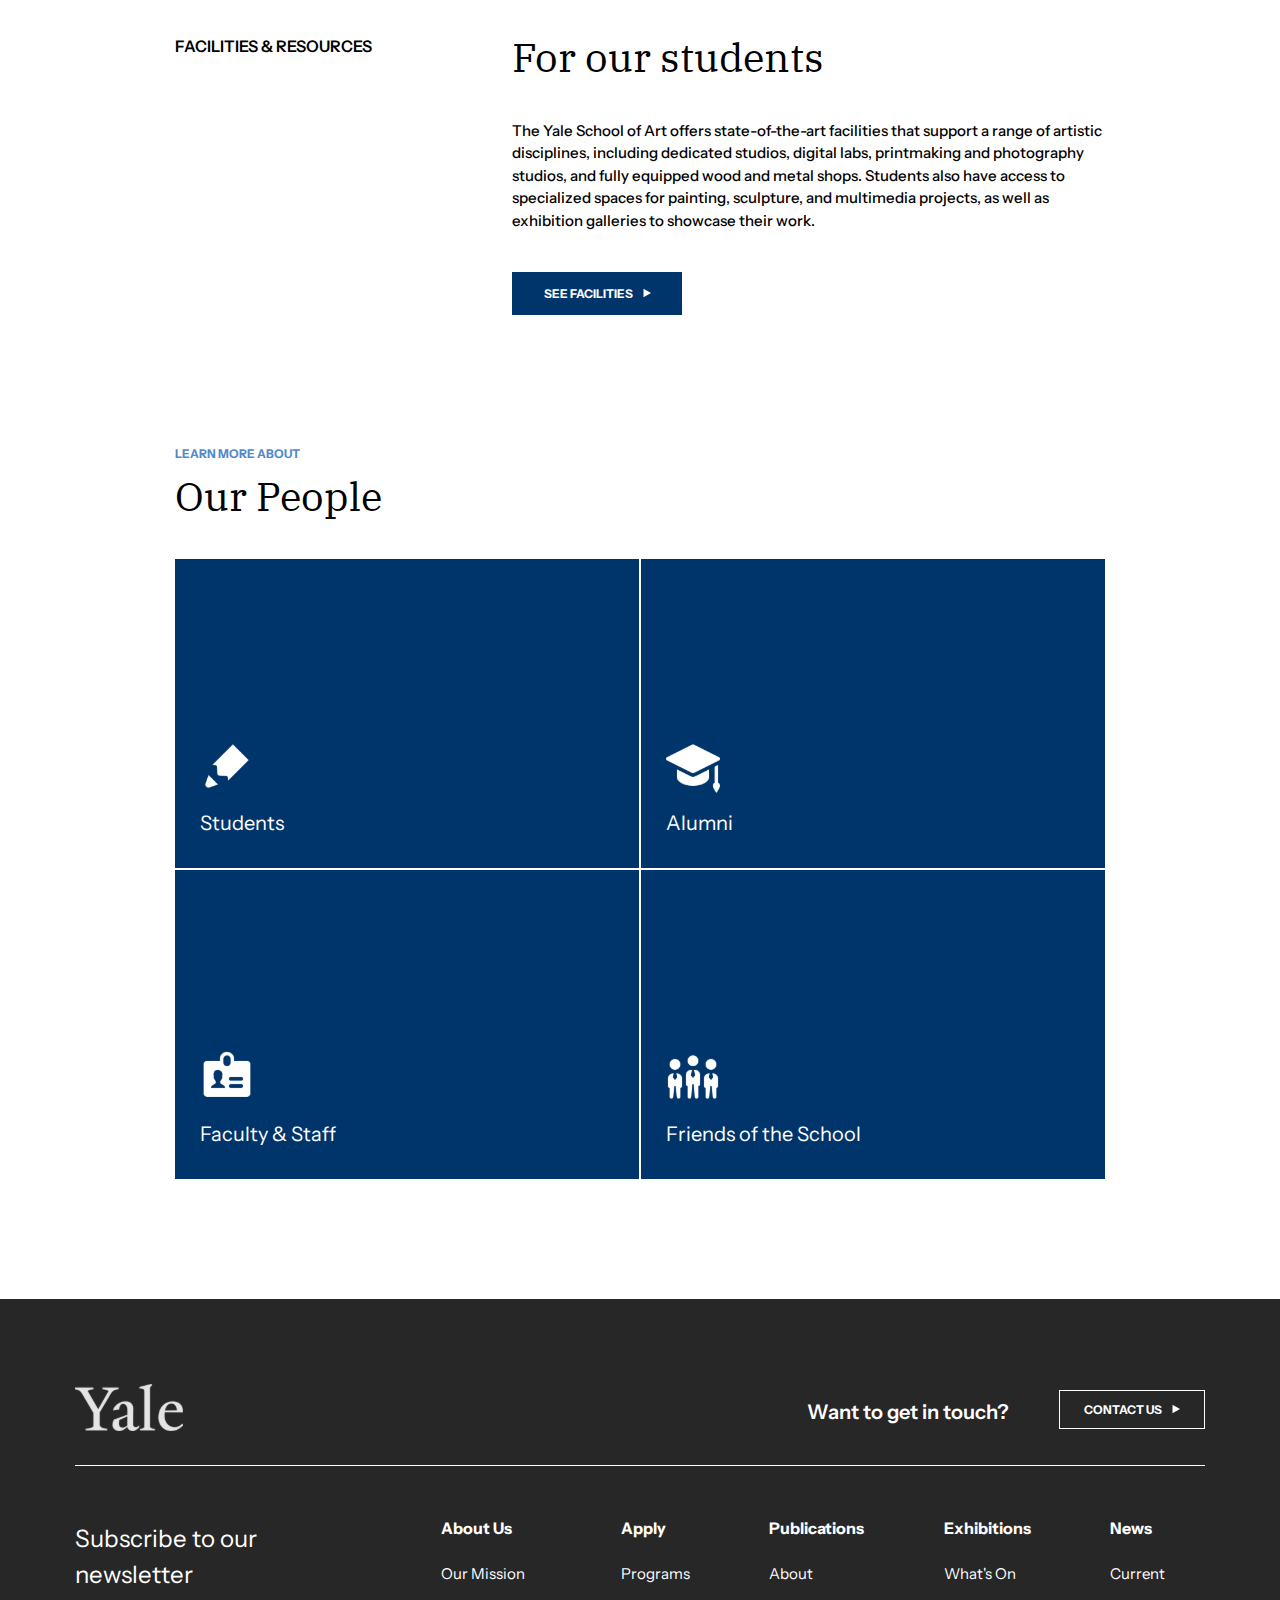
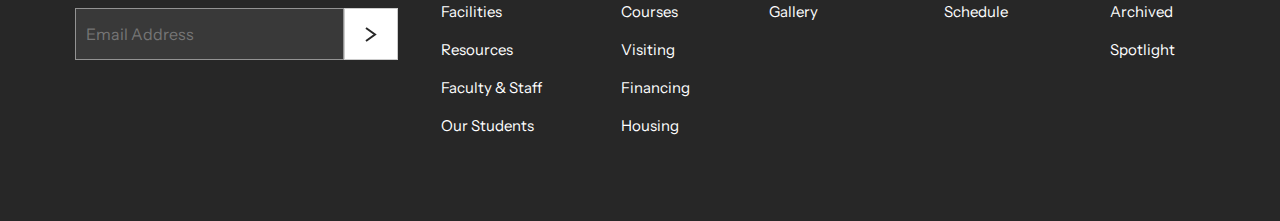
==== commit 9d664d7f: "Footer fix" ====
--- a/about.html
+++ b/about.html
@@ -185,7 +185,7 @@
 
 					<div class="flex-gap-50">
 						<p class="bold">Want to get in touch?</p>
-						<button class="whiteline-btn"><a><span class="button-gap">CONTACT US</span><img src="images/gray-button-triangle.svg"></a></button>
+						<button class="whiteline-btn"><span class="button-gap">CONTACT US</span><img src="images/gray-button-triangle.svg"></button>
 					</div>
 				</div> 
 				<div class="flex-gap"> <!-- FOOTER 2 -->
--- a/styles/style.css
+++ b/styles/style.css
@@ -128,6 +128,12 @@
 .whiteline-btn {
 	background-color: transparent;
 	border: solid 1px white;
+	color: white;
+	font-family: "Instrument Sans";
+	font-size: 12px;
+	font-style: normal;
+	font-weight: 700;
+	text-decoration: none;
 }
 
 button { /* BASE BTN IS BLUE */
@@ -454,6 +460,10 @@
 }
 
 /* FOOTER */ 
+
+footer a {
+		font-size: 16px;
+	}
 
 .footer-column {
 	display: flex;
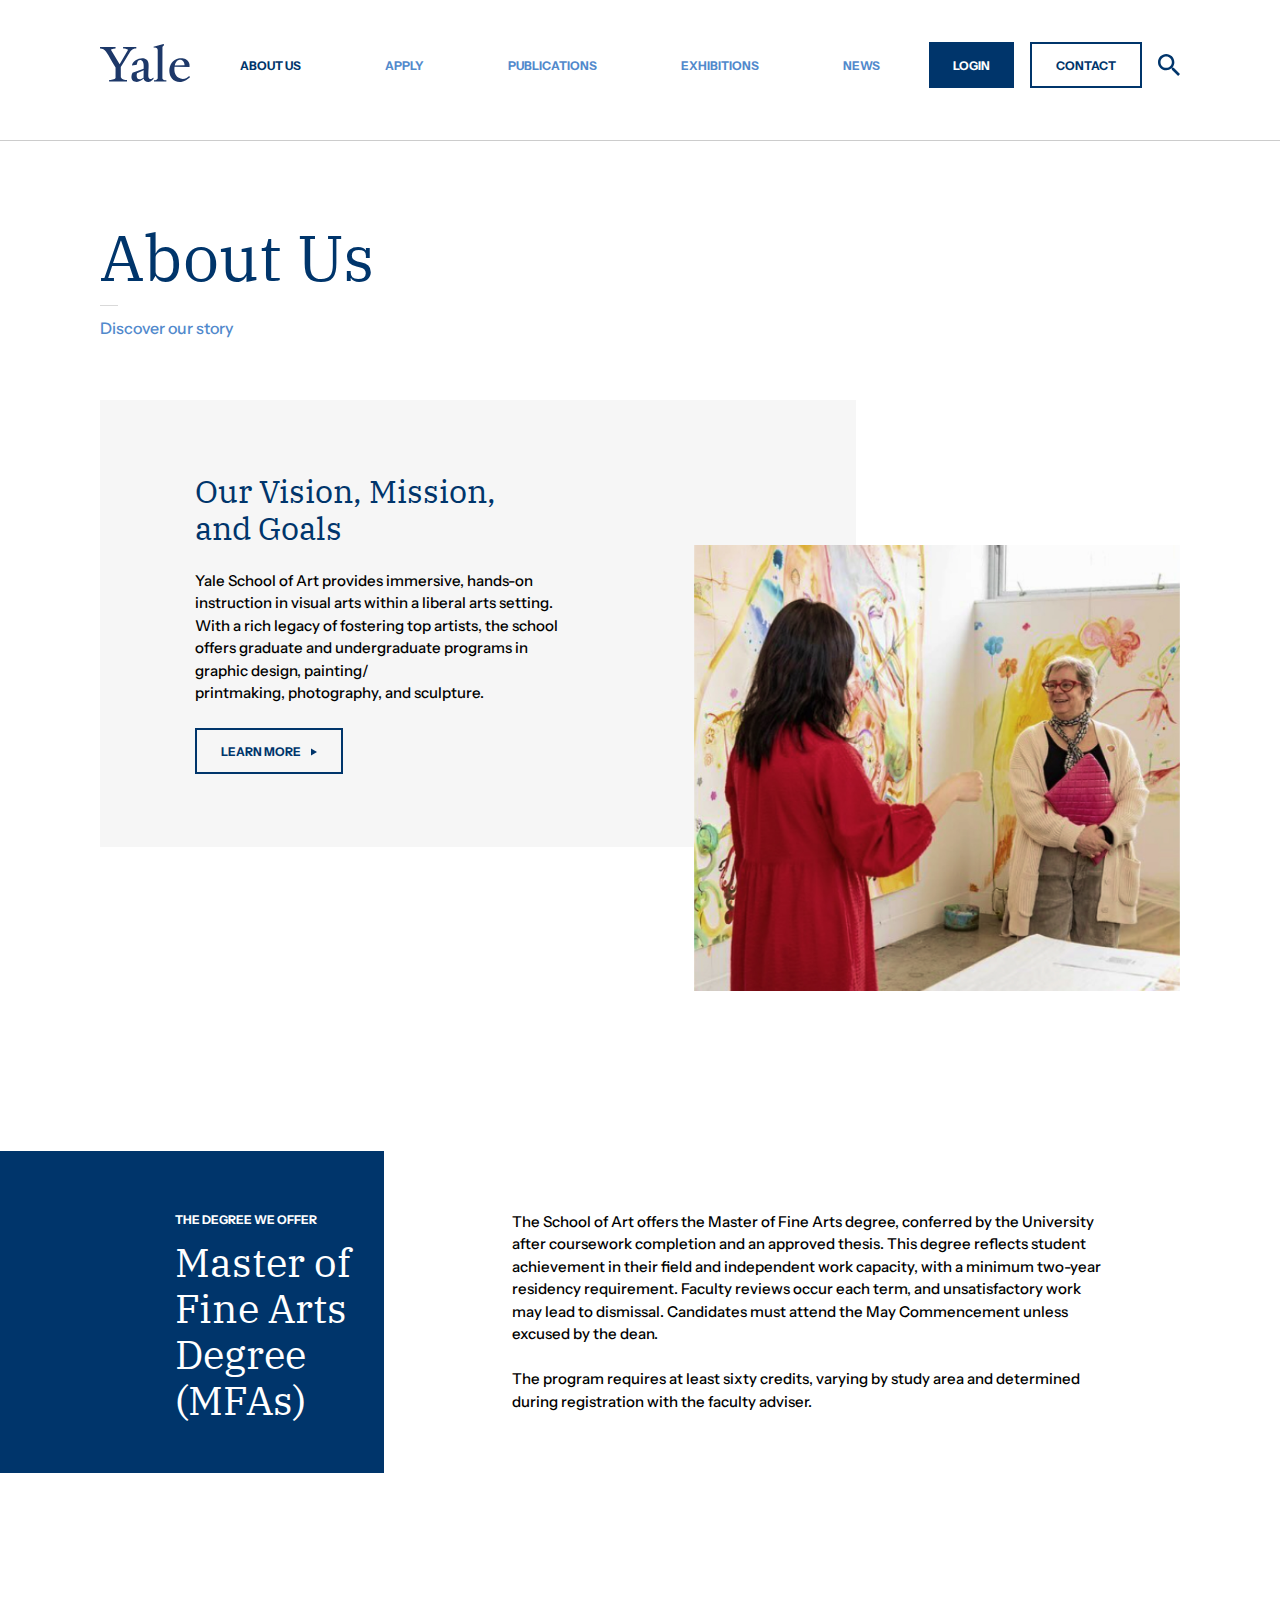
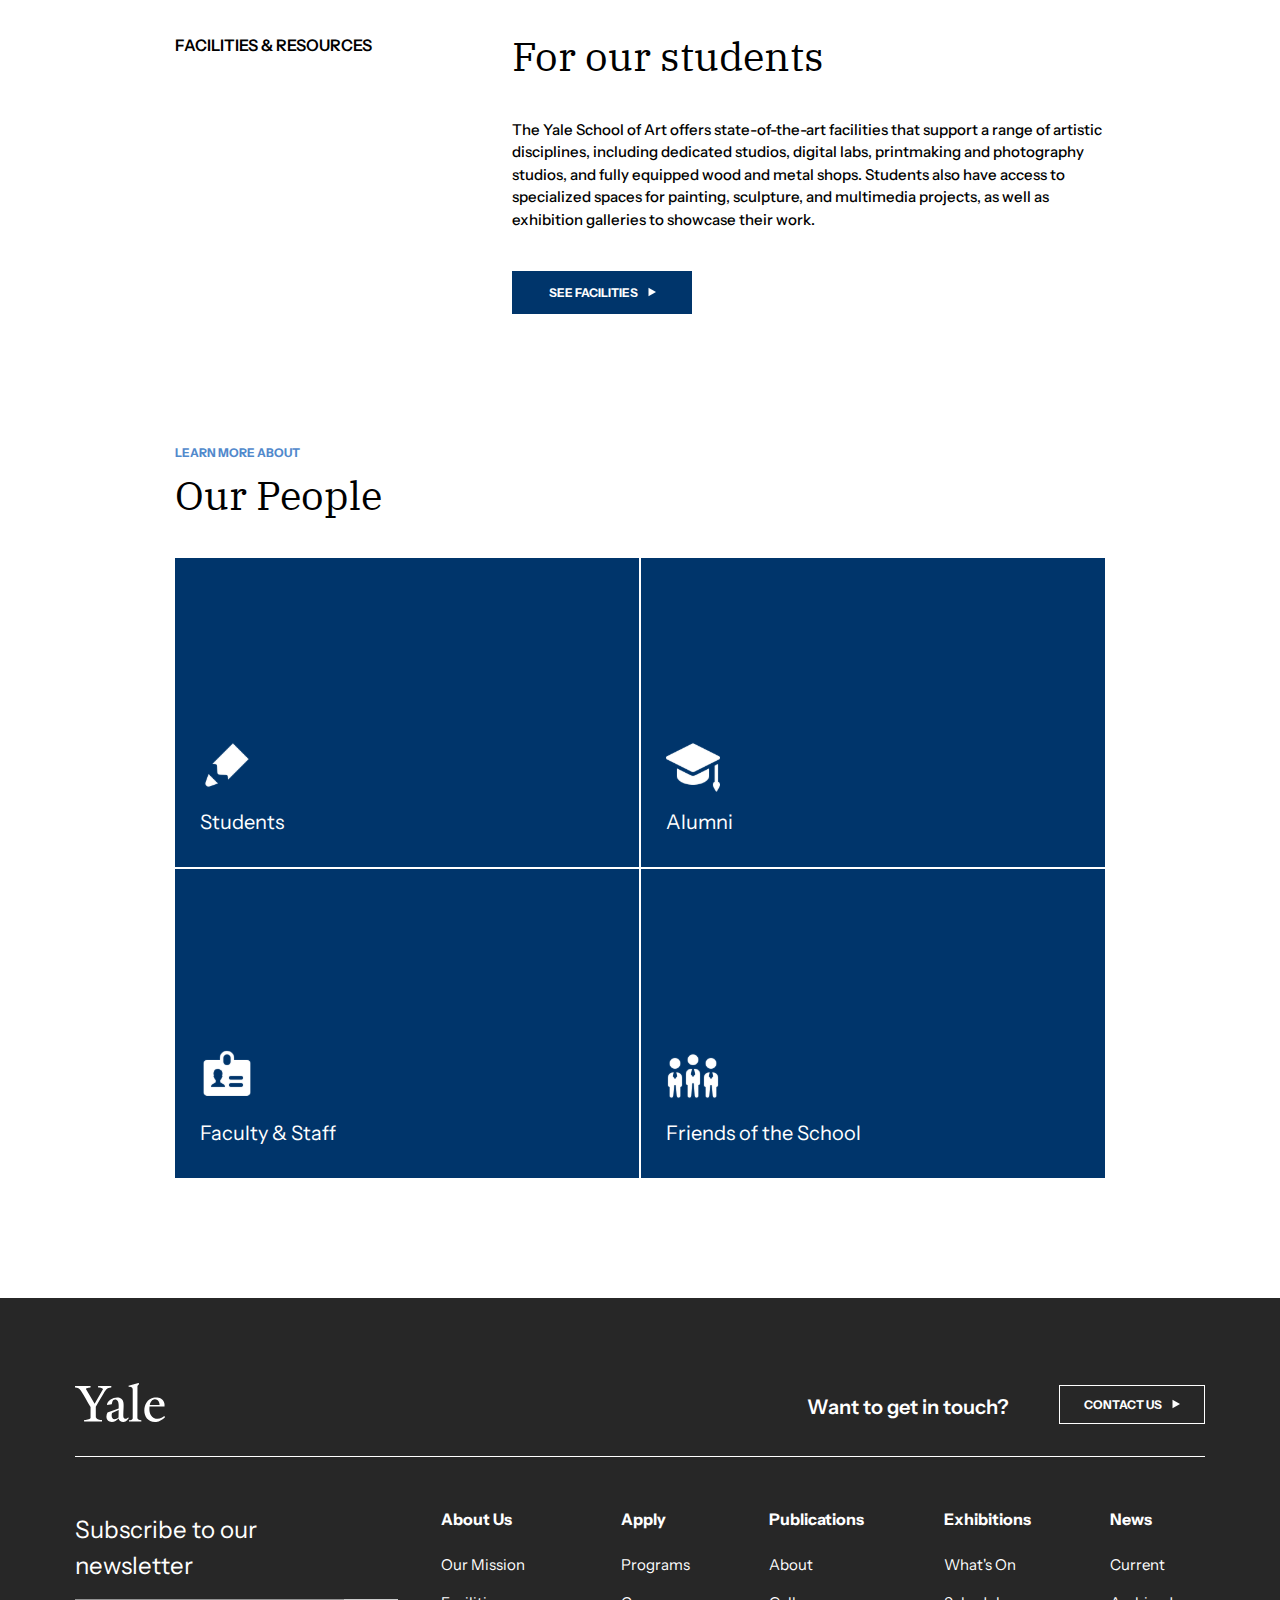
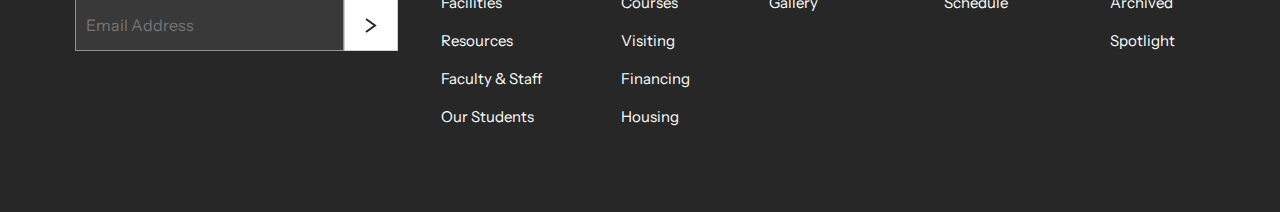
==== commit 11fc4f5a: "alt text" ====
--- a/about.html
+++ b/about.html
@@ -28,7 +28,7 @@
 		<section class="margin-default">
 			<!-- DESKTOP NAV -->
 			<nav id="nav" class="padding-40 flex-row-center hidden-mobile">
-	        	<div id="yale-logo"><a href="index.html"><img src="images/yale-logo.svg"></a></div>
+	        	<div id="yale-logo"><a href="index.html"><img src="images/yale-logo.svg" alt="Yale Logo"></a></div>
 	        		
 	        	<div class="flex-row-center">
 	        		<ul>
@@ -49,7 +49,7 @@
 
     		<!-- MOBILE NAV --> 
 	        <nav id="top-nav" class="padding-40 flex-row-center hidden-desktop">
-	            <div id="yale-logo"><a href="index.html"><img src="images/yale-logo.svg"></a></div>
+	            <div id="yale-logo"><a href="index.html"><img src="images/yale-logo.svg" alt="Yale Logo"></a></div>
 	            <div>
 	                <svg width="33" height="26" viewBox="0 0 33 26" fill="none" xmlns="http://www.w3.org/2000/svg">
 					<path d="M0 0.481445V4.094H33V0.481445H0ZM0 11.3191V14.9317H33V11.3191H0ZM0 22.1568V25.7693H33V22.1568H0Z" fill="#00356B"/>
@@ -84,7 +84,7 @@
 			</div>
 
 				<div class="hero-img-div">
-					<img class="hero-img" src="images/aboutus-img.jpg">
+					<img class="hero-img" src="images/aboutus-img.jpg" alt="Photo of two people talking and smiling at an exhibit">
 				</div>
 			</div>
 	</section> 
@@ -97,7 +97,7 @@
 			<p class="subtitle">Discover our story</p>
 		</div>
 		<div class="hero-div"> <!-- HERO OVERLAP AND MOBILE -->
-				<img class="hero-img" src="images/aboutus-img.jpg">
+				<img class="hero-img" src="images/aboutus-img.jpg" alt="Photo of two people talking and smiling at an exhibit">
 				<div class="hero-text-div">
 					<div class="hero-box-column external-hero-text">
 						<h2>Our Vision, Mission,<br>and Goals</h2>
@@ -181,7 +181,7 @@
 	<footer>
 		<section class="padding-footer">
 				<div class="footer-1-flex underline"> <!-- FOOTER 1 -->
-					<div id="yale-logo"><img src="images/yale-logo-w.svg"></div>
+					<div id="yale-logo"><img src="images/yale-logo-w.svg" alt="Yale Logo"></div>
 
 					<div class="flex-gap-50">
 						<p class="bold">Want to get in touch?</p>
--- a/styles/style.css
+++ b/styles/style.css
@@ -140,11 +140,11 @@
 	background-color: #00356B;
 	padding: 12px 24px;
 	border: none;
-	max-width: 170px;
+	max-width: 180px;
 }
 
 .button-large {
-	min-width: 190px;
+	max-width: 190px;
 }
 
 .button-small {
@@ -277,6 +277,11 @@
 	font-size: 16px;
 	font-style: normal;
 	font-weight: 500;
+}
+
+#yale-logo {
+	height: auto;
+	width: 90px;
 }
 
 /* SHAPES & BACKGROUNDS */
@@ -641,6 +646,15 @@
 
 	button {
 		padding: 12px 8px;
+	}
+
+	a { /* BLUE BUTTON TEXT */
+		color: white;
+		font-family: "Instrument Sans";
+		font-size: 12px;
+		font-style: normal;
+		font-weight: 700;
+		text-decoration: none;
 	}
 
 	/* PADDING */
@@ -722,7 +736,7 @@
 	.box-label {
 		color: #FFF;
 		font-family: "Instrument Sans";
-		font-size: 12px;
+		font-size: 14px;
 		font-style: normal;
 		font-weight: 400;
 		margin: 10px 0 0 0;
@@ -744,8 +758,8 @@
 	}
 
 	.quote {
-		font-size: 13px;
-		padding: 20px 0;
+		font-size: 18px;
+		padding: 30px 0;
 	}
 
 	/* CALENDAR */
@@ -839,3 +853,4 @@
 	}
 }
 
+
